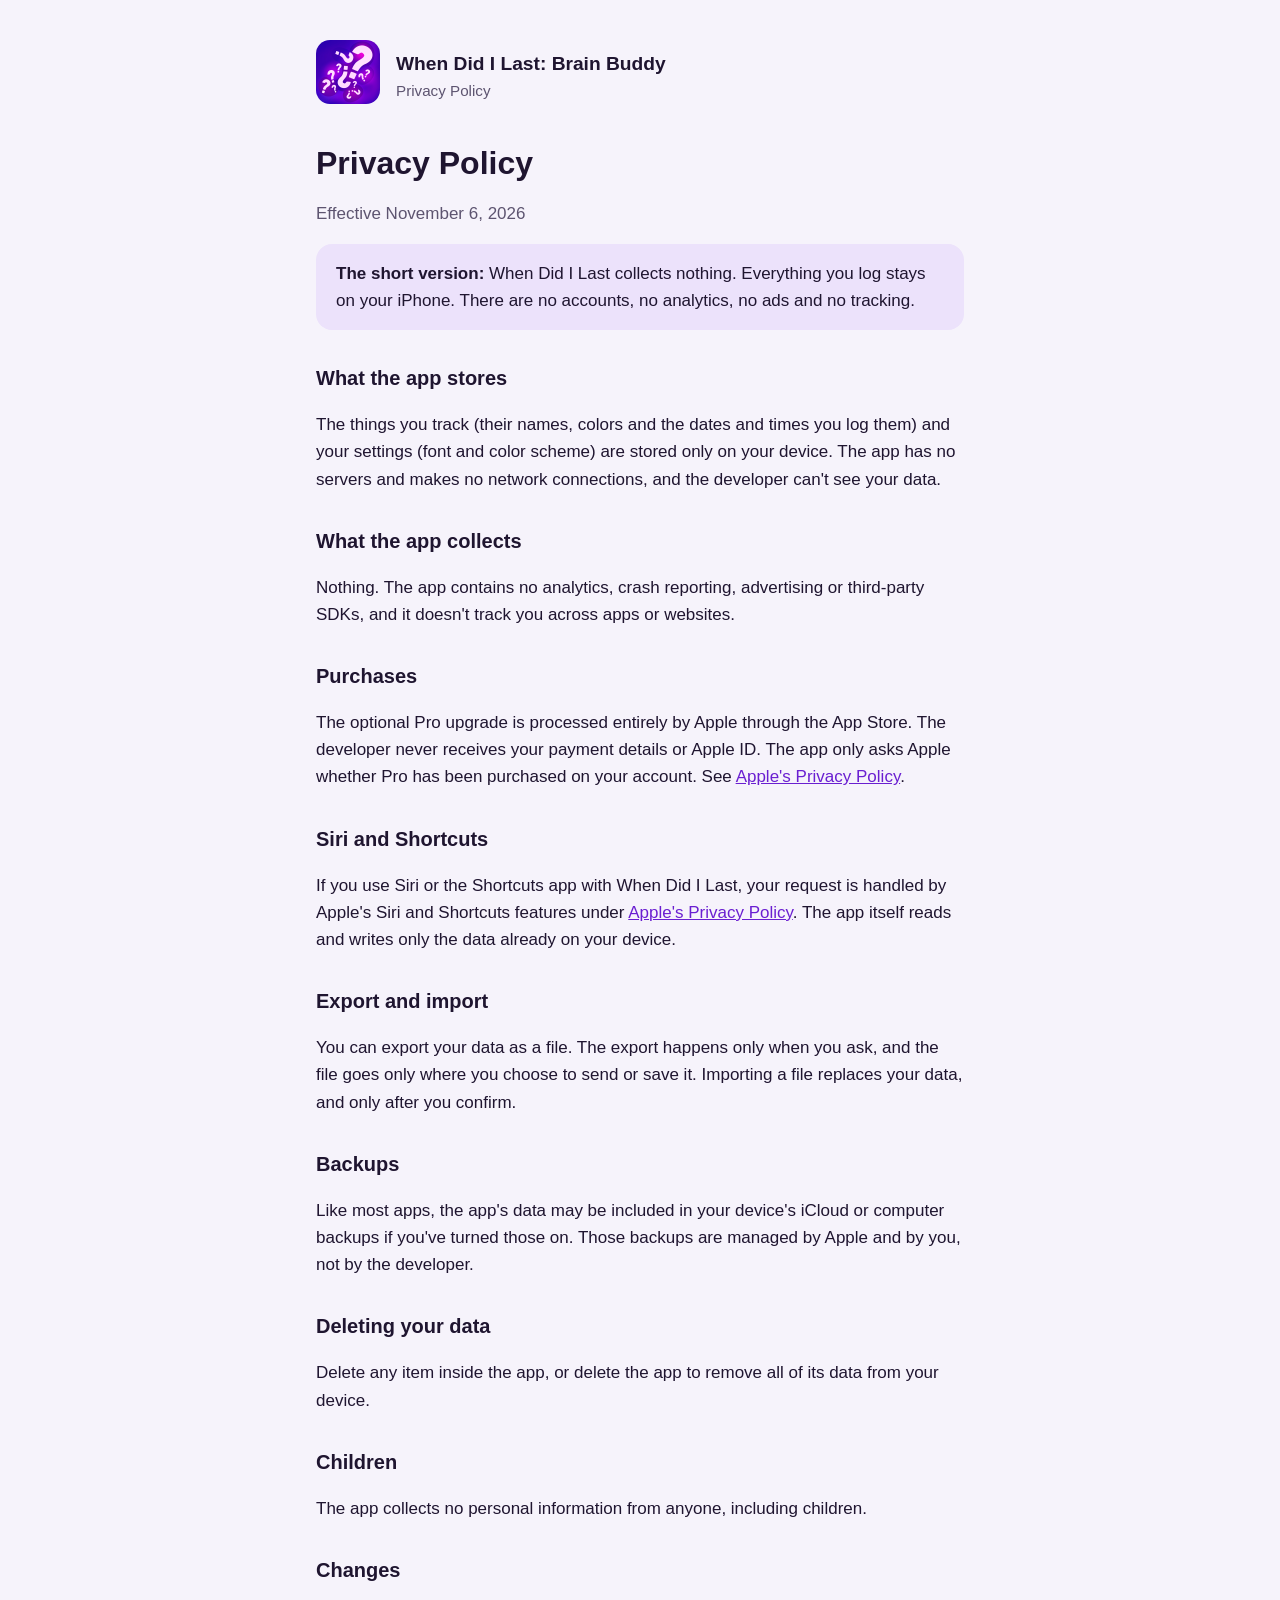
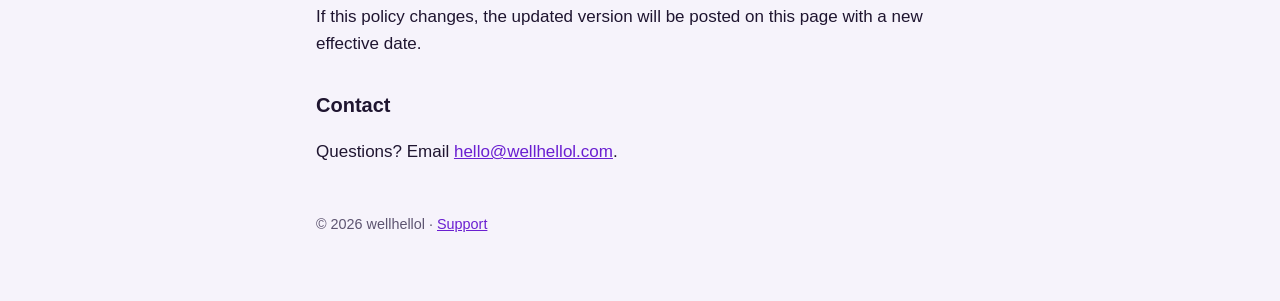
==== privacy/index.html @ 842a6970 "Add When Did I Last landing, privacy and support pages Co-Authored-By: Claude Opus 5.5 <noreply@anth" ====
<!doctype html>
<html lang="en">
<head>
  <meta charset="utf-8">
  <meta name="viewport" content="width=device-width, initial-scale=1">
  <title>Privacy Policy · When Did I Last</title>
  <meta name="description" content="Privacy policy for When Did I Last: Brain Buddy. The app collects no data.">
  <link rel="icon" href="/icon.png">
  <link rel="stylesheet" href="/style.css">
</head>
<body>
<main>
  <header class="brand">
    <a href="/"><img src="/icon.png" alt="When Did I Last home"></a>
    <div>
      <div class="name"><a href="/">When Did I Last: Brain Buddy</a></div>
      <div class="tag">Privacy Policy</div>
    </div>
  </header>

  <h1>Privacy Policy</h1>
  <p class="muted">Effective November 6, 2026</p>

  <div class="callout">
    <strong>The short version:</strong> When Did I Last collects nothing. Everything you log stays on your iPhone. There are no accounts, no analytics, no ads and no tracking.
  </div>

  <h2>What the app stores</h2>
  <p>The things you track (their names, colors and the dates and times you log them) and your settings (font and color scheme) are stored only on your device. The app has no servers and makes no network connections, and the developer can't see your data.</p>

  <h2>What the app collects</h2>
  <p>Nothing. The app contains no analytics, crash reporting, advertising or third-party SDKs, and it doesn't track you across apps or websites.</p>

  <h2>Purchases</h2>
  <p>The optional Pro upgrade is processed entirely by Apple through the App Store. The developer never receives your payment details or Apple ID. The app only asks Apple whether Pro has been purchased on your account. See <a href="https://www.apple.com/legal/privacy/">Apple's Privacy Policy</a>.</p>

  <h2>Siri and Shortcuts</h2>
  <p>If you use Siri or the Shortcuts app with When Did I Last, your request is handled by Apple's Siri and Shortcuts features under <a href="https://www.apple.com/legal/privacy/">Apple's Privacy Policy</a>. The app itself reads and writes only the data already on your device.</p>

  <h2>Export and import</h2>
  <p>You can export your data as a file. The export happens only when you ask, and the file goes only where you choose to send or save it. Importing a file replaces your data, and only after you confirm.</p>

  <h2>Backups</h2>
  <p>Like most apps, the app's data may be included in your device's iCloud or computer backups if you've turned those on. Those backups are managed by Apple and by you, not by the developer.</p>

  <h2>Deleting your data</h2>
  <p>Delete any item inside the app, or delete the app to remove all of its data from your device.</p>

  <h2>Children</h2>
  <p>The app collects no personal information from anyone, including children.</p>

  <h2>Changes</h2>
  <p>If this policy changes, the updated version will be posted on this page with a new effective date.</p>

  <h2>Contact</h2>
  <p>Questions? Email <a href="mailto:hello@wellhellol.com">hello@wellhellol.com</a>.</p>

  <footer>© 2026 wellhellol · <a href="/support/">Support</a></footer>
</main>
</body>
</html>
---- style.css ----
:root {
  --bg: #f6f3fb;
  --surface: #ffffff;
  --text: #1f1530;
  --muted: #5d5470;
  --accent: #6a1fd1;
  --accent-soft: #ece2fb;
  --border: #e3dbef;
}

@media (prefers-color-scheme: dark) {
  :root {
    --bg: #140d22;
    --surface: #1e1530;
    --text: #f1ecfa;
    --muted: #b5aacb;
    --accent: #c9a5ff;
    --accent-soft: #2c1f47;
    --border: #33254f;
  }
}

* { box-sizing: border-box; }

body {
  margin: 0;
  background: var(--bg);
  color: var(--text);
  font: 17px/1.6 -apple-system, BlinkMacSystemFont, "Segoe UI", Roboto, sans-serif;
}

main {
  max-width: 680px;
  margin: 0 auto;
  padding: 40px 16px 64px;
}

header.brand {
  display: flex;
  align-items: center;
  gap: 16px;
  margin-bottom: 32px;
}

header.brand img {
  width: 64px;
  height: 64px;
  border-radius: 14px;
}

header.brand a { color: inherit; text-decoration: none; }
header.brand .name { font-weight: 700; font-size: 1.2rem; }
header.brand .tag { color: var(--muted); font-size: 0.95rem; }

h1 { font-size: 2rem; line-height: 1.2; margin: 0 0 8px; }
h2 { font-size: 1.25rem; margin: 32px 0 8px; }
p, li { color: var(--text); }
.muted { color: var(--muted); }

a { color: var(--accent); }

.card {
  background: var(--surface);
  border: 1px solid var(--border);
  border-radius: 16px;
  padding: 20px;
  margin: 16px 0;
}

.callout {
  background: var(--accent-soft);
  border-radius: 16px;
  padding: 16px 20px;
  margin: 16px 0;
}

.links { display: flex; flex-wrap: wrap; gap: 12px; margin-top: 24px; }

.button {
  display: inline-block;
  background: var(--accent);
  color: var(--surface);
  padding: 10px 18px;
  border-radius: 999px;
  text-decoration: none;
  font-weight: 600;
}

code {
  background: var(--accent-soft);
  padding: 1px 6px;
  border-radius: 6px;
  font-size: 0.95em;
}

footer {
  margin-top: 48px;
  color: var(--muted);
  font-size: 0.9rem;
}
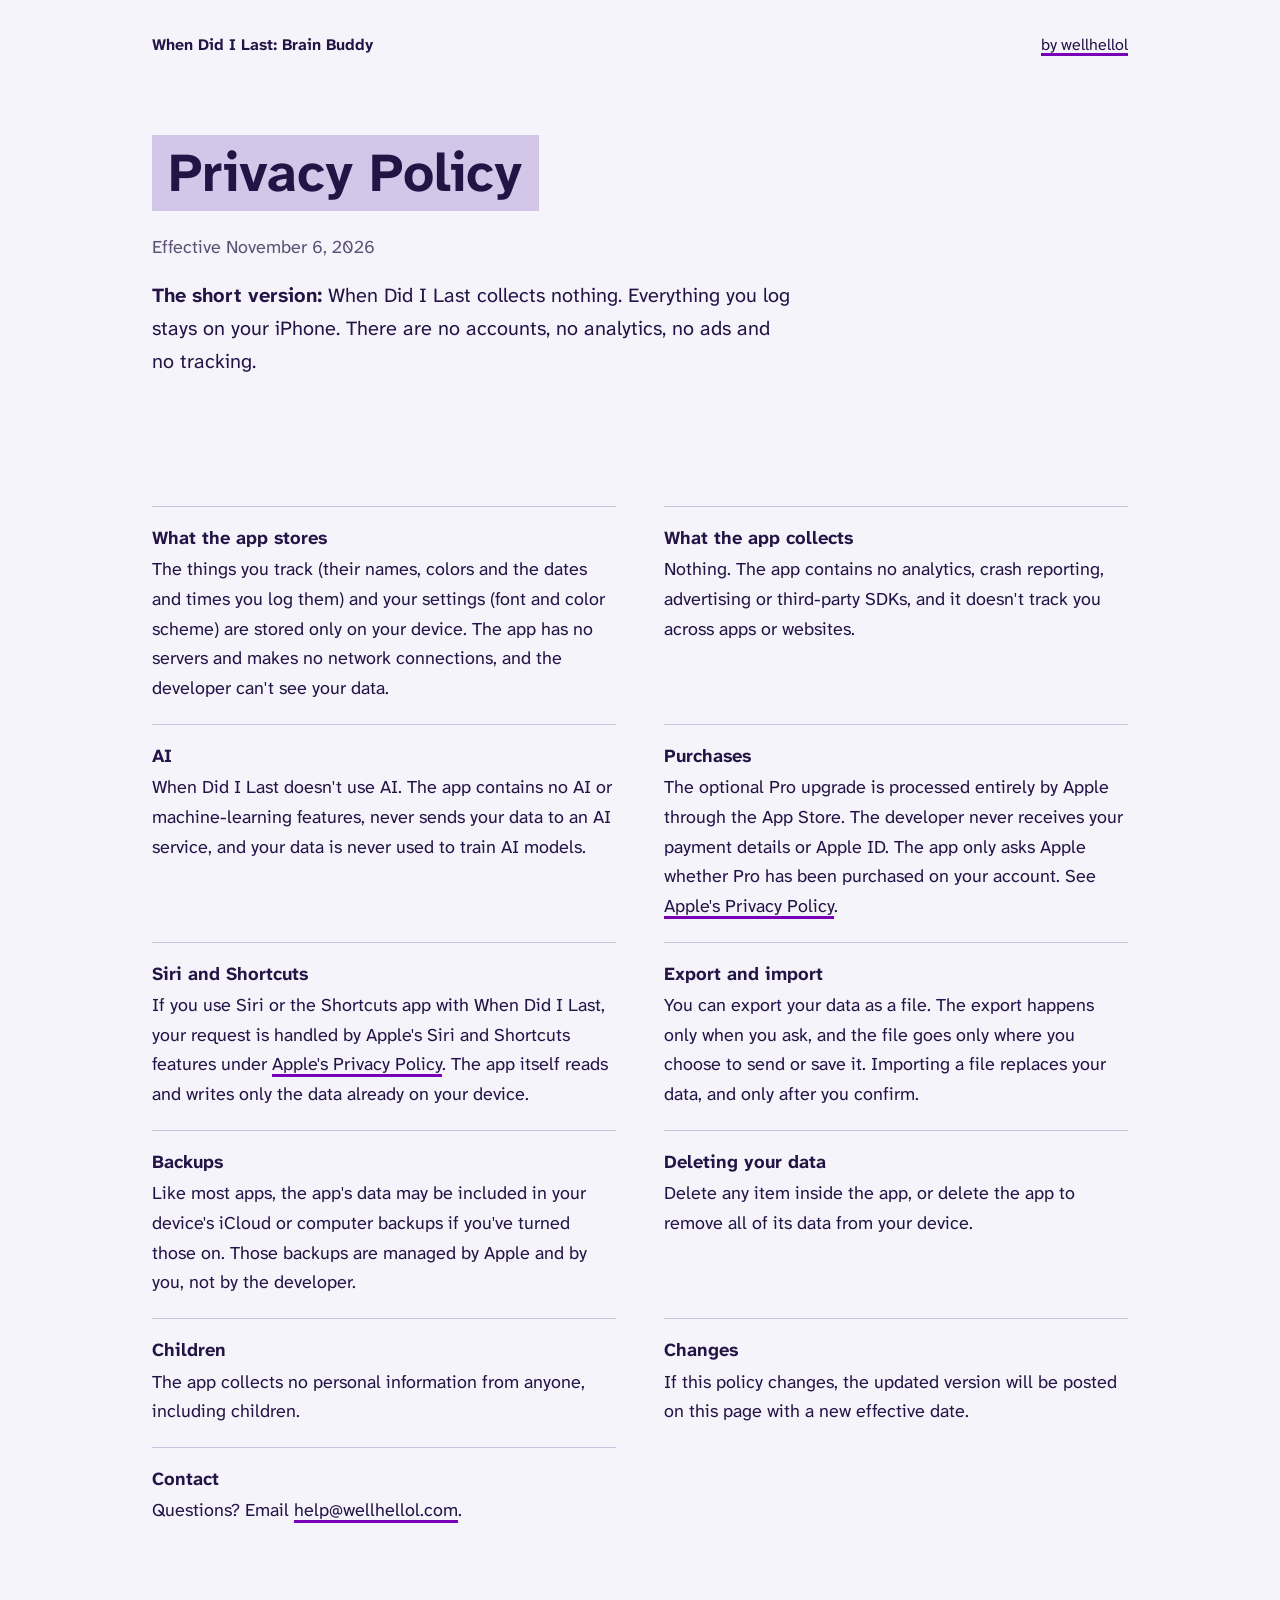
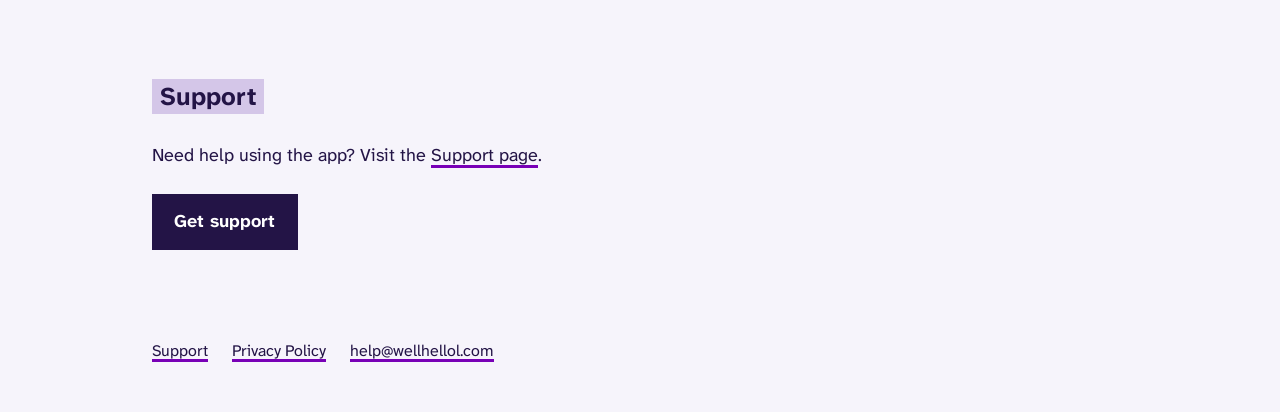
==== commit 8b0e6763: "Restyle site to match wellhellol.com in the app's colors Adopt the main site's type (Atkinson Hyperl" ====
--- a/privacy/index.html
+++ b/privacy/index.html
@@ -6,56 +6,85 @@
   <title>Privacy Policy · When Did I Last</title>
   <meta name="description" content="Privacy policy for When Did I Last: Brain Buddy. The app collects no data.">
   <link rel="icon" href="/icon.png">
+  <link rel="apple-touch-icon" href="/icon.png">
+  <link rel="preconnect" href="https://fonts.googleapis.com">
+  <link rel="preconnect" href="https://fonts.gstatic.com" crossorigin>
+  <link rel="stylesheet" href="https://fonts.googleapis.com/css2?family=Atkinson+Hyperlegible+Next:ital,wght@0,200..800;1,200..800&display=swap">
   <link rel="stylesheet" href="/style.css">
 </head>
 <body>
-<main>
-  <header class="brand">
-    <a href="/"><img src="/icon.png" alt="When Did I Last home"></a>
-    <div>
-      <div class="name"><a href="/">When Did I Last: Brain Buddy</a></div>
-      <div class="tag">Privacy Policy</div>
-    </div>
+  <header class="top">
+    <a class="name" href="/">When Did I Last: Brain Buddy</a>
+    <a href="https://wellhellol.com">by wellhellol</a>
   </header>
 
-  <h1>Privacy Policy</h1>
-  <p class="muted">Effective November 6, 2026</p>
+  <main>
+    <section class="intro">
+      <h1><span class="hl">Privacy Policy</span></h1>
+      <p class="soft">Effective November 6, 2026</p>
+      <p class="lede"><strong>The short version:</strong> When Did I Last collects nothing. Everything you log stays on your iPhone. There are no accounts, no analytics, no ads and no tracking.</p>
+    </section>
 
-  <div class="callout">
-    <strong>The short version:</strong> When Did I Last collects nothing. Everything you log stays on your iPhone. There are no accounts, no analytics, no ads and no tracking.
-  </div>
+    <section>
+      <ul class="items">
+        <li class="item">
+          <h3>What the app stores</h3>
+          <p>The things you track (their names, colors and the dates and times you log them) and your settings (font and color scheme) are stored only on your device. The app has no servers and makes no network connections, and the developer can't see your data.</p>
+        </li>
+        <li class="item">
+          <h3>What the app collects</h3>
+          <p>Nothing. The app contains no analytics, crash reporting, advertising or third-party SDKs, and it doesn't track you across apps or websites.</p>
+        </li>
+        <li class="item">
+          <h3>AI</h3>
+          <p>When Did I Last doesn't use AI. The app contains no AI or machine-learning features, never sends your data to an AI service, and your data is never used to train AI models.</p>
+        </li>
+        <li class="item">
+          <h3>Purchases</h3>
+          <p>The optional Pro upgrade is processed entirely by Apple through the App Store. The developer never receives your payment details or Apple ID. The app only asks Apple whether Pro has been purchased on your account. See <a href="https://www.apple.com/legal/privacy/">Apple's Privacy Policy</a>.</p>
+        </li>
+        <li class="item">
+          <h3>Siri and Shortcuts</h3>
+          <p>If you use Siri or the Shortcuts app with When Did I Last, your request is handled by Apple's Siri and Shortcuts features under <a href="https://www.apple.com/legal/privacy/">Apple's Privacy Policy</a>. The app itself reads and writes only the data already on your device.</p>
+        </li>
+        <li class="item">
+          <h3>Export and import</h3>
+          <p>You can export your data as a file. The export happens only when you ask, and the file goes only where you choose to send or save it. Importing a file replaces your data, and only after you confirm.</p>
+        </li>
+        <li class="item">
+          <h3>Backups</h3>
+          <p>Like most apps, the app's data may be included in your device's iCloud or computer backups if you've turned those on. Those backups are managed by Apple and by you, not by the developer.</p>
+        </li>
+        <li class="item">
+          <h3>Deleting your data</h3>
+          <p>Delete any item inside the app, or delete the app to remove all of its data from your device.</p>
+        </li>
+        <li class="item">
+          <h3>Children</h3>
+          <p>The app collects no personal information from anyone, including children.</p>
+        </li>
+        <li class="item">
+          <h3>Changes</h3>
+          <p>If this policy changes, the updated version will be posted on this page with a new effective date.</p>
+        </li>
+        <li class="item">
+          <h3>Contact</h3>
+          <p>Questions? Email <a href="mailto:help@wellhellol.com">help@wellhellol.com</a>.</p>
+        </li>
+      </ul>
+    </section>
 
-  <h2>What the app stores</h2>
-  <p>The things you track (their names, colors and the dates and times you log them) and your settings (font and color scheme) are stored only on your device. The app has no servers and makes no network connections, and the developer can't see your data.</p>
+    <section>
+      <h2><span class="hl">Support</span></h2>
+      <p class="prose">Need help using the app? Visit the <a href="/support/">Support page</a>.</p>
+      <a class="cta" href="/support/">Get support</a>
+    </section>
+  </main>
 
-  <h2>What the app collects</h2>
-  <p>Nothing. The app contains no analytics, crash reporting, advertising or third-party SDKs, and it doesn't track you across apps or websites.</p>
-
-  <h2>Purchases</h2>
-  <p>The optional Pro upgrade is processed entirely by Apple through the App Store. The developer never receives your payment details or Apple ID. The app only asks Apple whether Pro has been purchased on your account. See <a href="https://www.apple.com/legal/privacy/">Apple's Privacy Policy</a>.</p>
-
-  <h2>Siri and Shortcuts</h2>
-  <p>If you use Siri or the Shortcuts app with When Did I Last, your request is handled by Apple's Siri and Shortcuts features under <a href="https://www.apple.com/legal/privacy/">Apple's Privacy Policy</a>. The app itself reads and writes only the data already on your device.</p>
-
-  <h2>Export and import</h2>
-  <p>You can export your data as a file. The export happens only when you ask, and the file goes only where you choose to send or save it. Importing a file replaces your data, and only after you confirm.</p>
-
-  <h2>Backups</h2>
-  <p>Like most apps, the app's data may be included in your device's iCloud or computer backups if you've turned those on. Those backups are managed by Apple and by you, not by the developer.</p>
-
-  <h2>Deleting your data</h2>
-  <p>Delete any item inside the app, or delete the app to remove all of its data from your device.</p>
-
-  <h2>Children</h2>
-  <p>The app collects no personal information from anyone, including children.</p>
-
-  <h2>Changes</h2>
-  <p>If this policy changes, the updated version will be posted on this page with a new effective date.</p>
-
-  <h2>Contact</h2>
-  <p>Questions? Email <a href="mailto:hello@wellhellol.com">hello@wellhellol.com</a>.</p>
-
-  <footer>© 2026 wellhellol · <a href="/support/">Support</a></footer>
-</main>
+  <footer class="bottom">
+    <a href="/support/">Support</a>
+    <a href="/privacy/">Privacy Policy</a>
+    <a href="mailto:help@wellhellol.com">help@wellhellol.com</a>
+  </footer>
 </body>
 </html>
--- a/style.css
+++ b/style.css
@@ -1,100 +1,304 @@
+/*
+  Layout, type and components follow wellhellol.com.
+  Colors come from the When Did I Last app: icon purples and the Pastel scheme.
+*/
+
 :root {
-  --bg: #f6f3fb;
-  --surface: #ffffff;
-  --text: #1f1530;
-  --muted: #5d5470;
-  --accent: #6a1fd1;
-  --accent-soft: #ece2fb;
-  --border: #e3dbef;
+  --board: #f6f4fb;
+  --paper: #ffffff;
+  --ink: #231446;
+  --soft: #5b5175;
+  --line: #cbc1e0;
+  --card-edge: #dcd4ea;
+
+  /* Pastel lavender highlighter, with lavender and pink tape */
+  --hl: #d4c6e8;
+  --tape-1: #d4c6e8;
+  --tape-2: #f0c6dc;
+  --link: #7800b6;
+
+  --font: "Atkinson Hyperlegible Next", system-ui, sans-serif;
+  --page: 64rem;
 }
 
 @media (prefers-color-scheme: dark) {
   :root {
-    --bg: #140d22;
-    --surface: #1e1530;
-    --text: #f1ecfa;
-    --muted: #b5aacb;
-    --accent: #c9a5ff;
-    --accent-soft: #2c1f47;
-    --border: #33254f;
+    --board: #140d26;
+    --paper: #1e1536;
+    --ink: #f1ebfb;
+    --soft: #b8aed4;
+    --line: #3f3266;
+    --card-edge: #352a5a;
+
+    --hl: #5a1fa6;
+    --tape-1: #6c2fc4;
+    --tape-2: #a4329c;
+    --link: #c58cff;
   }
 }
 
-* { box-sizing: border-box; }
+*,
+*::before,
+*::after {
+  box-sizing: border-box;
+}
 
 body {
   margin: 0;
-  background: var(--bg);
-  color: var(--text);
-  font: 17px/1.6 -apple-system, BlinkMacSystemFont, "Segoe UI", Roboto, sans-serif;
-}
-
+  background: var(--board);
+  color: var(--ink);
+  font-family: var(--font);
+  font-size: 1.125rem;
+  line-height: 1.65;
+}
+
+h1,
+h2,
+h3,
+h4 {
+  margin: 0;
+  line-height: 1.2;
+  font-weight: 700;
+}
+
+h4,
+.card h3,
+.item h3 {
+  font-size: 1.15rem;
+  margin-bottom: 0.4rem;
+}
+
+p {
+  margin: 0 0 1rem;
+}
+
+a {
+  color: inherit;
+  text-decoration-color: var(--link);
+  text-decoration-thickness: 0.18em;
+  text-underline-offset: 0.2em;
+}
+
+a:focus-visible {
+  outline: 3px solid var(--ink);
+  outline-offset: 3px;
+}
+
+.soft {
+  color: var(--soft);
+}
+
+/* Highlighter: a flat marker stroke that wraps line by line */
+.hl {
+  background: var(--hl);
+  color: var(--ink);
+  padding: 0.04em 0.3em;
+  -webkit-box-decoration-break: clone;
+  box-decoration-break: clone;
+}
+
+/* Page frame */
+
+.top,
+.bottom,
 main {
-  max-width: 680px;
+  max-width: var(--page);
   margin: 0 auto;
-  padding: 40px 16px 64px;
-}
-
-header.brand {
+  padding-left: 1.5rem;
+  padding-right: 1.5rem;
+}
+
+.top {
   display: flex;
-  align-items: center;
-  gap: 16px;
-  margin-bottom: 32px;
-}
-
-header.brand img {
-  width: 64px;
-  height: 64px;
-  border-radius: 14px;
-}
-
-header.brand a { color: inherit; text-decoration: none; }
-header.brand .name { font-weight: 700; font-size: 1.2rem; }
-header.brand .tag { color: var(--muted); font-size: 0.95rem; }
-
-h1 { font-size: 2rem; line-height: 1.2; margin: 0 0 8px; }
-h2 { font-size: 1.25rem; margin: 32px 0 8px; }
-p, li { color: var(--text); }
-.muted { color: var(--muted); }
-
-a { color: var(--accent); }
+  justify-content: space-between;
+  gap: 1rem;
+  padding-top: 2rem;
+  font-size: 1rem;
+}
+
+.top .name {
+  font-weight: 700;
+  text-decoration: none;
+}
+
+.bottom {
+  display: flex;
+  flex-wrap: wrap;
+  gap: 0.5rem 1.5rem;
+  padding-top: 2rem;
+  padding-bottom: 3rem;
+  font-size: 1rem;
+}
+
+section {
+  padding: 3.5rem 0;
+}
+
+section > h2 {
+  font-size: 1.6rem;
+  margin-bottom: 1.75rem;
+}
+
+/* Hero */
+
+.hero {
+  display: grid;
+  grid-template-columns: 1.15fr 1fr;
+  gap: 3rem;
+  align-items: end;
+  padding-top: 5rem;
+}
+
+.hero h1,
+.intro h1 {
+  font-size: clamp(2.25rem, 5vw, 3.4rem);
+  line-height: 1.3;
+}
+
+.app-icon {
+  display: block;
+  width: 6rem;
+  height: 6rem;
+  margin-bottom: 1.5rem;
+  border-radius: 22%;
+}
+
+.lede {
+  font-size: 1.25rem;
+}
+
+.ctas {
+  display: flex;
+  flex-wrap: wrap;
+  gap: 0 0.75rem;
+}
+
+.cta {
+  display: inline-block;
+  margin-top: 0.5rem;
+  padding: 0.8rem 1.4rem;
+  background: var(--ink);
+  color: var(--paper);
+  font-weight: 700;
+  text-decoration: none;
+}
+
+.cta:hover {
+  background: var(--hl);
+  color: var(--ink);
+}
+
+/* Inner page intro */
+
+.intro {
+  padding-top: 5rem;
+}
+
+.intro h1 {
+  margin-bottom: 1.5rem;
+}
+
+.intro .lede {
+  max-width: 40rem;
+}
+
+/* Pinboard cards */
+
+.cards {
+  display: grid;
+  gap: 2rem;
+}
+
+.cards-row {
+  grid-template-columns: repeat(3, 1fr);
+}
 
 .card {
-  background: var(--surface);
-  border: 1px solid var(--border);
-  border-radius: 16px;
-  padding: 20px;
-  margin: 16px 0;
-}
-
-.callout {
-  background: var(--accent-soft);
-  border-radius: 16px;
-  padding: 16px 20px;
-  margin: 16px 0;
-}
-
-.links { display: flex; flex-wrap: wrap; gap: 12px; margin-top: 24px; }
-
-.button {
-  display: inline-block;
-  background: var(--accent);
-  color: var(--surface);
-  padding: 10px 18px;
-  border-radius: 999px;
-  text-decoration: none;
-  font-weight: 600;
-}
-
-code {
-  background: var(--accent-soft);
-  padding: 1px 6px;
-  border-radius: 6px;
-  font-size: 0.95em;
-}
-
-footer {
-  margin-top: 48px;
-  color: var(--muted);
-  font-size: 0.9rem;
-}
+  position: relative;
+  background: var(--paper);
+  border: 1px solid var(--card-edge);
+  padding: 1.75rem 1.5rem 1.25rem;
+  transform: rotate(-0.6deg);
+}
+
+.card:nth-child(even) {
+  transform: rotate(0.7deg);
+}
+
+.card p:last-child,
+.card ul:last-child {
+  margin-bottom: 0;
+}
+
+.card ul {
+  margin: 0 0 1rem;
+  padding-left: 1.25rem;
+}
+
+.card li {
+  margin-bottom: 0.4rem;
+}
+
+/* A strip of tape holding each card up, alternating lavender and pink */
+.card::before {
+  content: "";
+  position: absolute;
+  top: -0.7rem;
+  left: 50%;
+  width: 5.5rem;
+  height: 1.3rem;
+  background: var(--tape-1);
+  opacity: 0.85;
+  transform: translateX(-50%) rotate(-3deg);
+}
+
+.card:nth-child(3n + 2)::before {
+  background: var(--tape-2);
+  transform: translateX(-50%) rotate(4deg);
+}
+
+/* Ruled two-column list */
+
+.items {
+  list-style: none;
+  margin: 0 0 1.5rem;
+  padding: 0;
+  display: grid;
+  grid-template-columns: 1fr 1fr;
+  gap: 0 3rem;
+}
+
+.item {
+  padding: 1.25rem 0;
+  border-top: 1.5px solid var(--line);
+}
+
+.item p:last-child {
+  margin-bottom: 0;
+}
+
+.prose {
+  max-width: 40rem;
+}
+
+@media (max-width: 800px) {
+  .hero,
+  .cards-row,
+  .items {
+    grid-template-columns: 1fr;
+  }
+}
+
+@media (max-width: 600px) {
+  .top,
+  .bottom,
+  main {
+    padding-left: 1rem;
+    padding-right: 1rem;
+  }
+
+  .top {
+    flex-direction: column;
+    gap: 0.25rem;
+  }
+}
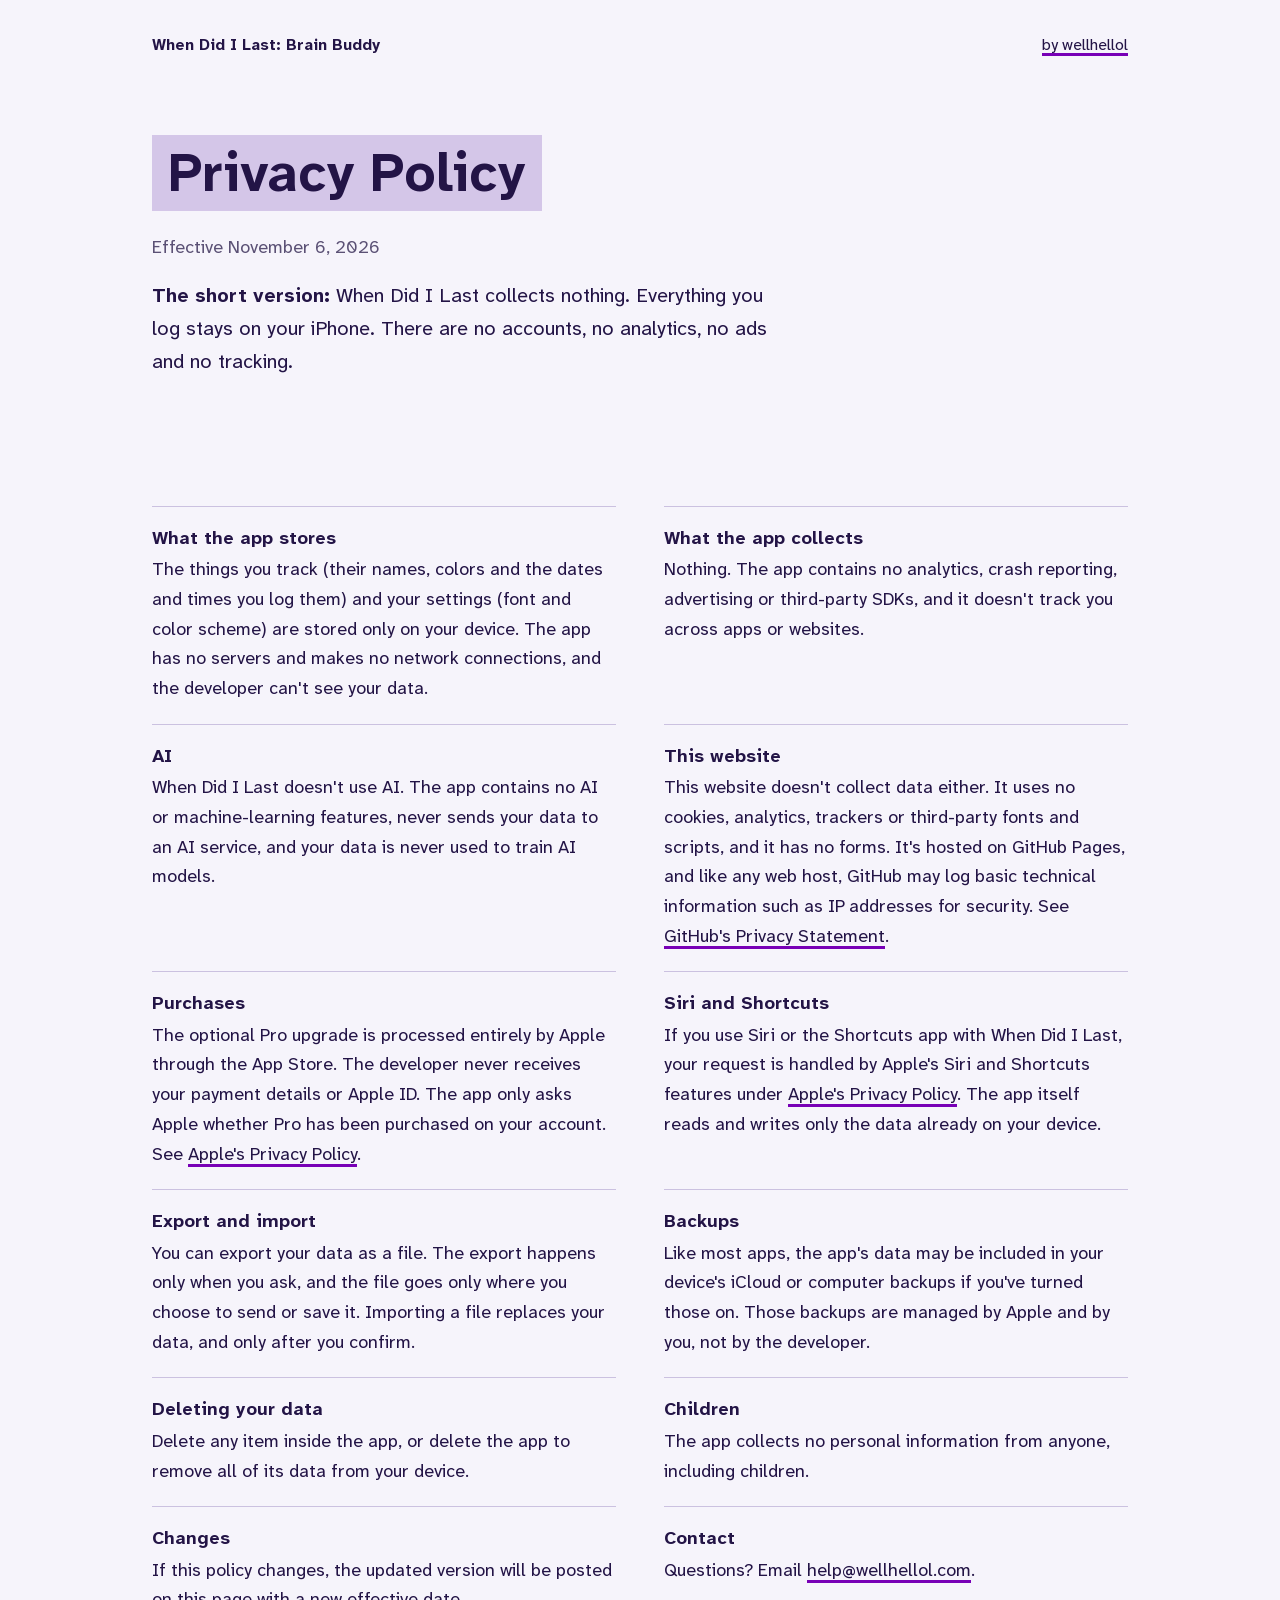
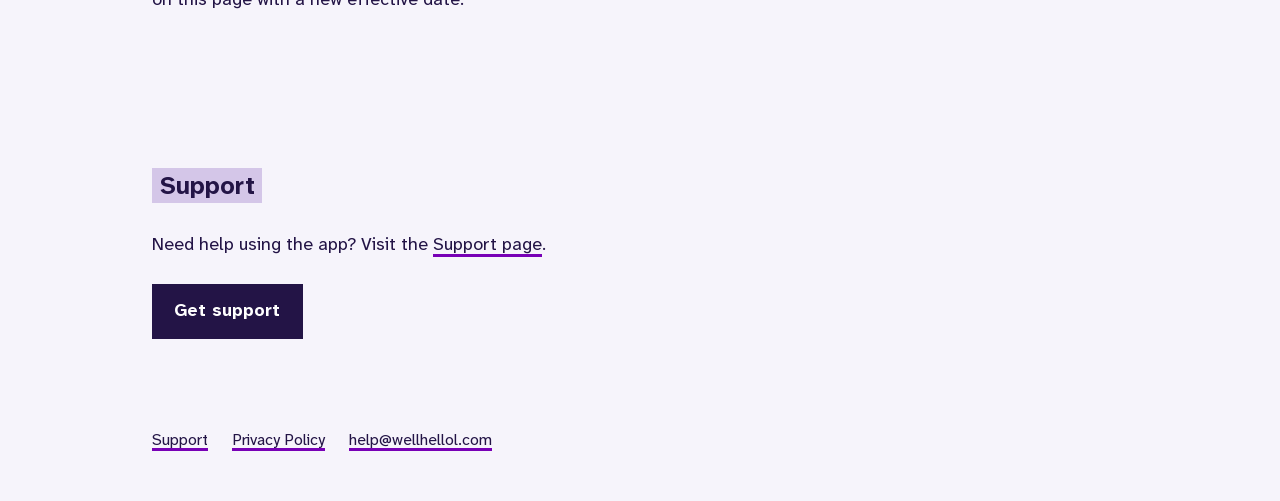
==== commit a3be4d98: "Self-host Atkinson Hyperlegible Next and add website privacy item Serve the font's variable woff2 fi" ====
--- a/privacy/index.html
+++ b/privacy/index.html
@@ -7,9 +7,6 @@
   <meta name="description" content="Privacy policy for When Did I Last: Brain Buddy. The app collects no data.">
   <link rel="icon" href="/icon.png">
   <link rel="apple-touch-icon" href="/icon.png">
-  <link rel="preconnect" href="https://fonts.googleapis.com">
-  <link rel="preconnect" href="https://fonts.gstatic.com" crossorigin>
-  <link rel="stylesheet" href="https://fonts.googleapis.com/css2?family=Atkinson+Hyperlegible+Next:ital,wght@0,200..800;1,200..800&display=swap">
   <link rel="stylesheet" href="/style.css">
 </head>
 <body>
@@ -38,6 +35,10 @@
         <li class="item">
           <h3>AI</h3>
           <p>When Did I Last doesn't use AI. The app contains no AI or machine-learning features, never sends your data to an AI service, and your data is never used to train AI models.</p>
+        </li>
+        <li class="item">
+          <h3>This website</h3>
+          <p>This website doesn't collect data either. It uses no cookies, analytics, trackers or third-party fonts and scripts, and it has no forms. It's hosted on GitHub Pages, and like any web host, GitHub may log basic technical information such as IP addresses for security. See <a href="https://docs.github.com/en/site-policy/privacy-policies/github-general-privacy-statement">GitHub's Privacy Statement</a>.</p>
         </li>
         <li class="item">
           <h3>Purchases</h3>
--- a/style.css
+++ b/style.css
@@ -2,6 +2,23 @@
   Layout, type and components follow wellhellol.com.
   Colors come from the When Did I Last app: icon purples and the Pastel scheme.
 */
+
+/* Atkinson Hyperlegible Next, self-hosted variable font (SIL OFL, see /fonts/OFL.txt) */
+@font-face {
+  font-family: "Atkinson Hyperlegible Next";
+  font-style: normal;
+  font-weight: 200 800;
+  font-display: swap;
+  src: url("/fonts/atkinson-hyperlegible-next-latin.woff2") format("woff2");
+}
+
+@font-face {
+  font-family: "Atkinson Hyperlegible Next";
+  font-style: italic;
+  font-weight: 200 800;
+  font-display: swap;
+  src: url("/fonts/atkinson-hyperlegible-next-latin-italic.woff2") format("woff2");
+}
 
 :root {
   --board: #f6f4fb;
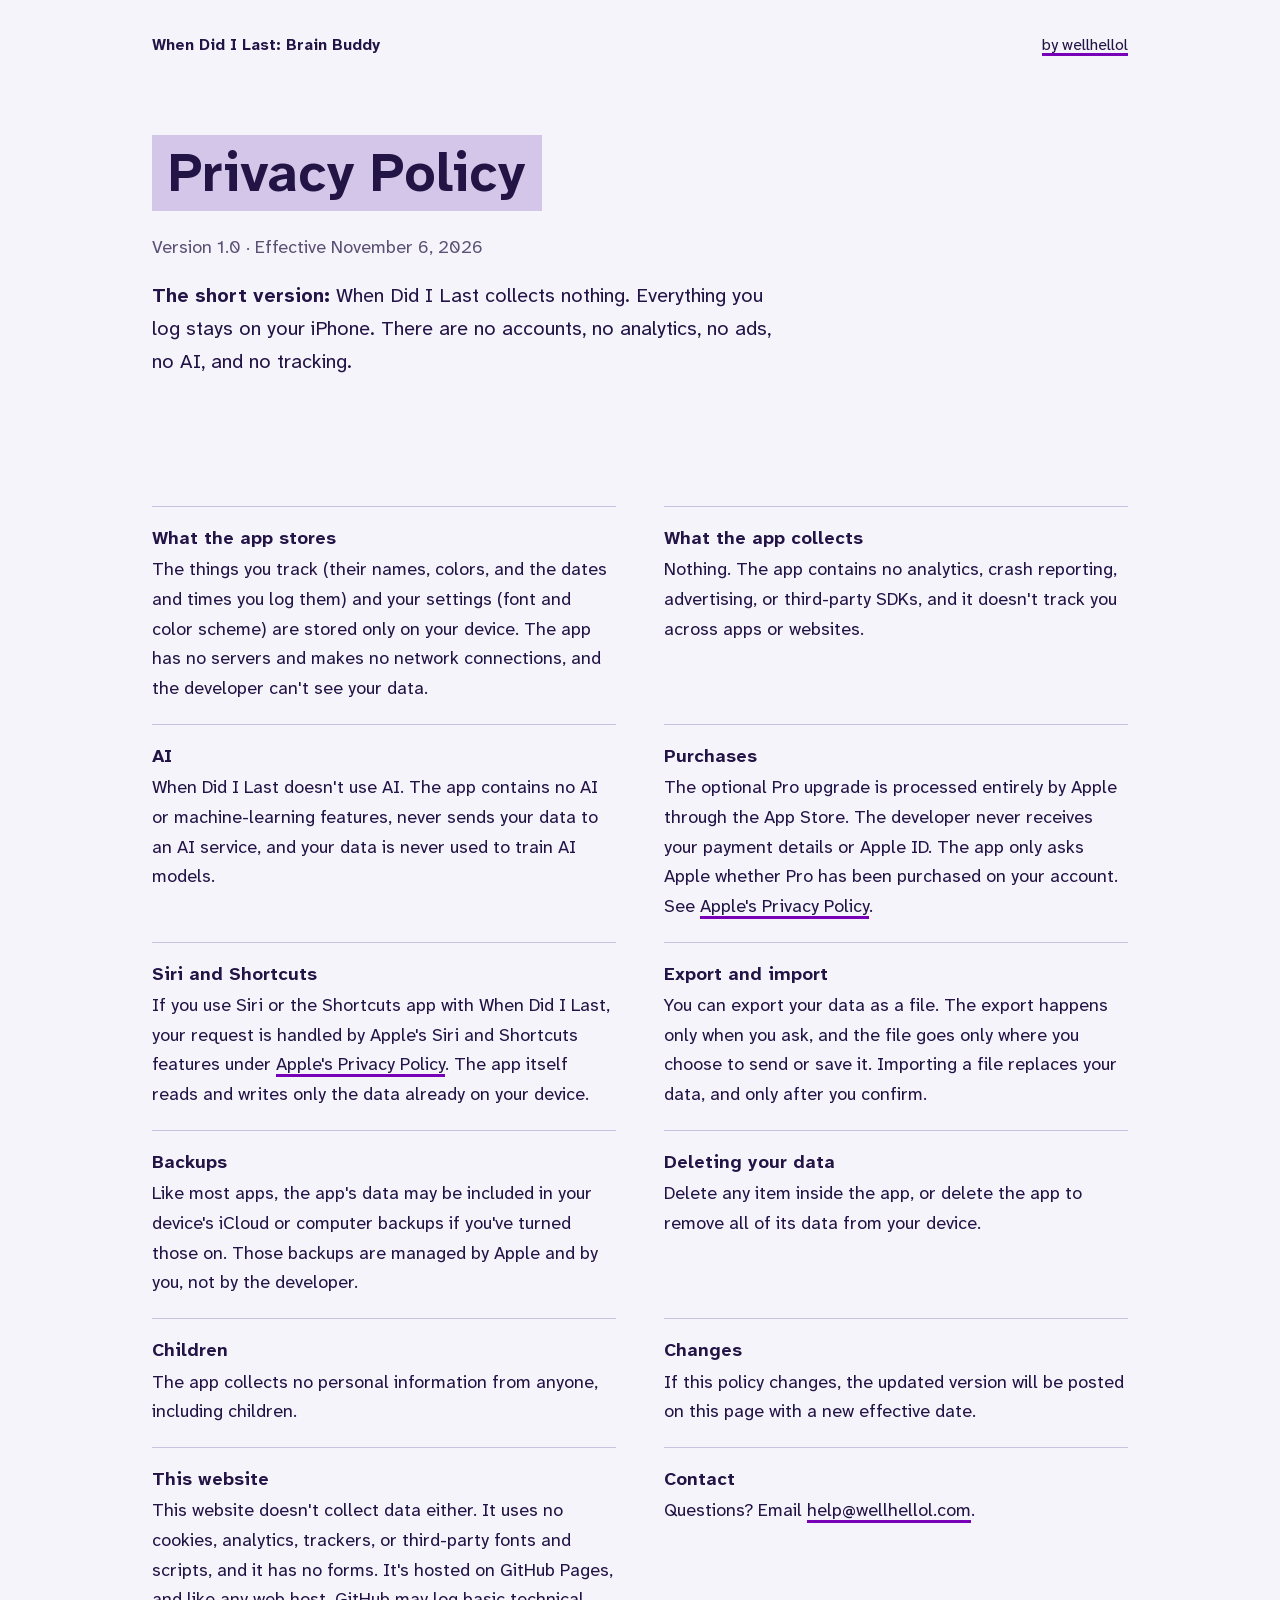
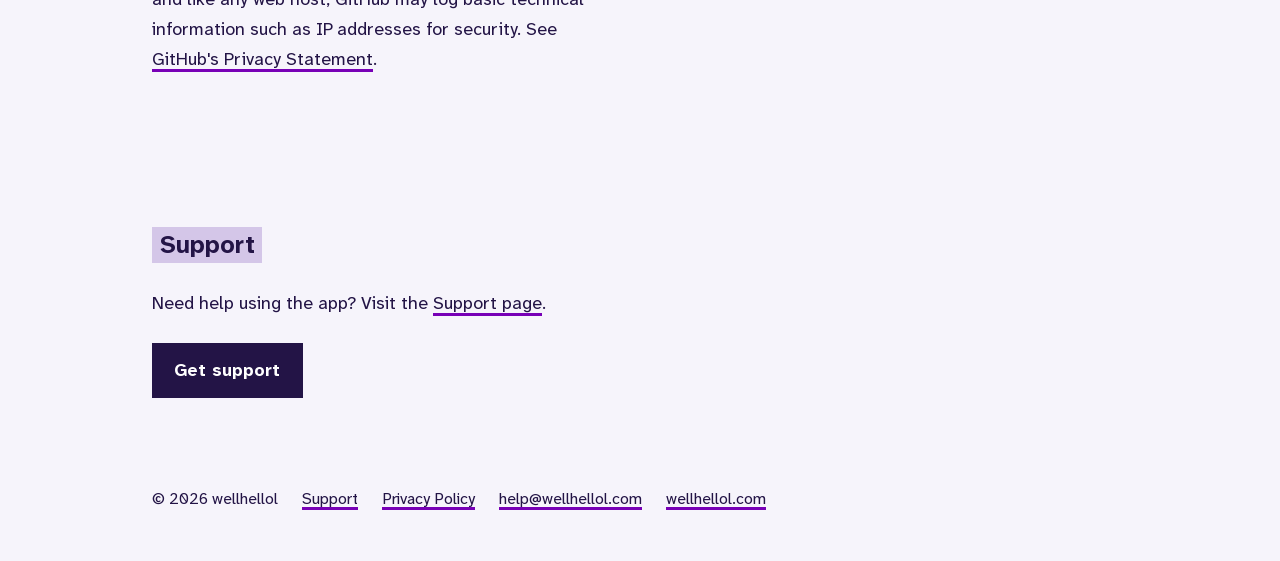
==== commit 5dc0c934: "Revise copy, restore footer content, and drop dark mode Use Oxford commas throughout, restore the co" ====
--- a/privacy/index.html
+++ b/privacy/index.html
@@ -18,27 +18,23 @@
   <main>
     <section class="intro">
       <h1><span class="hl">Privacy Policy</span></h1>
-      <p class="soft">Effective November 6, 2026</p>
-      <p class="lede"><strong>The short version:</strong> When Did I Last collects nothing. Everything you log stays on your iPhone. There are no accounts, no analytics, no ads and no tracking.</p>
+      <p class="soft">Version 1.0 · Effective November 6, 2026</p>
+      <p class="lede"><strong>The short version:</strong> When Did I Last collects nothing. Everything you log stays on your iPhone. There are no accounts, no analytics, no ads, no AI, and no tracking.</p>
     </section>
 
     <section>
       <ul class="items">
         <li class="item">
           <h3>What the app stores</h3>
-          <p>The things you track (their names, colors and the dates and times you log them) and your settings (font and color scheme) are stored only on your device. The app has no servers and makes no network connections, and the developer can't see your data.</p>
+          <p>The things you track (their names, colors, and the dates and times you log them) and your settings (font and color scheme) are stored only on your device. The app has no servers and makes no network connections, and the developer can't see your data.</p>
         </li>
         <li class="item">
           <h3>What the app collects</h3>
-          <p>Nothing. The app contains no analytics, crash reporting, advertising or third-party SDKs, and it doesn't track you across apps or websites.</p>
+          <p>Nothing. The app contains no analytics, crash reporting, advertising, or third-party SDKs, and it doesn't track you across apps or websites.</p>
         </li>
         <li class="item">
           <h3>AI</h3>
           <p>When Did I Last doesn't use AI. The app contains no AI or machine-learning features, never sends your data to an AI service, and your data is never used to train AI models.</p>
-        </li>
-        <li class="item">
-          <h3>This website</h3>
-          <p>This website doesn't collect data either. It uses no cookies, analytics, trackers or third-party fonts and scripts, and it has no forms. It's hosted on GitHub Pages, and like any web host, GitHub may log basic technical information such as IP addresses for security. See <a href="https://docs.github.com/en/site-policy/privacy-policies/github-general-privacy-statement">GitHub's Privacy Statement</a>.</p>
         </li>
         <li class="item">
           <h3>Purchases</h3>
@@ -69,6 +65,10 @@
           <p>If this policy changes, the updated version will be posted on this page with a new effective date.</p>
         </li>
         <li class="item">
+          <h3>This website</h3>
+          <p>This website doesn't collect data either. It uses no cookies, analytics, trackers, or third-party fonts and scripts, and it has no forms. It's hosted on GitHub Pages, and like any web host, GitHub may log basic technical information such as IP addresses for security. See <a href="https://docs.github.com/en/site-policy/privacy-policies/github-general-privacy-statement">GitHub's Privacy Statement</a>.</p>
+        </li>
+        <li class="item">
           <h3>Contact</h3>
           <p>Questions? Email <a href="mailto:help@wellhellol.com">help@wellhellol.com</a>.</p>
         </li>
@@ -83,9 +83,11 @@
   </main>
 
   <footer class="bottom">
+    <span>© 2026 wellhellol</span>
     <a href="/support/">Support</a>
     <a href="/privacy/">Privacy Policy</a>
     <a href="mailto:help@wellhellol.com">help@wellhellol.com</a>
+    <a href="https://wellhellol.com">wellhellol.com</a>
   </footer>
 </body>
 </html>
--- a/style.css
+++ b/style.css
@@ -36,22 +36,6 @@
 
   --font: "Atkinson Hyperlegible Next", system-ui, sans-serif;
   --page: 64rem;
-}
-
-@media (prefers-color-scheme: dark) {
-  :root {
-    --board: #140d26;
-    --paper: #1e1536;
-    --ink: #f1ebfb;
-    --soft: #b8aed4;
-    --line: #3f3266;
-    --card-edge: #352a5a;
-
-    --hl: #5a1fa6;
-    --tape-1: #6c2fc4;
-    --tape-2: #a4329c;
-    --link: #c58cff;
-  }
 }
 
 *,
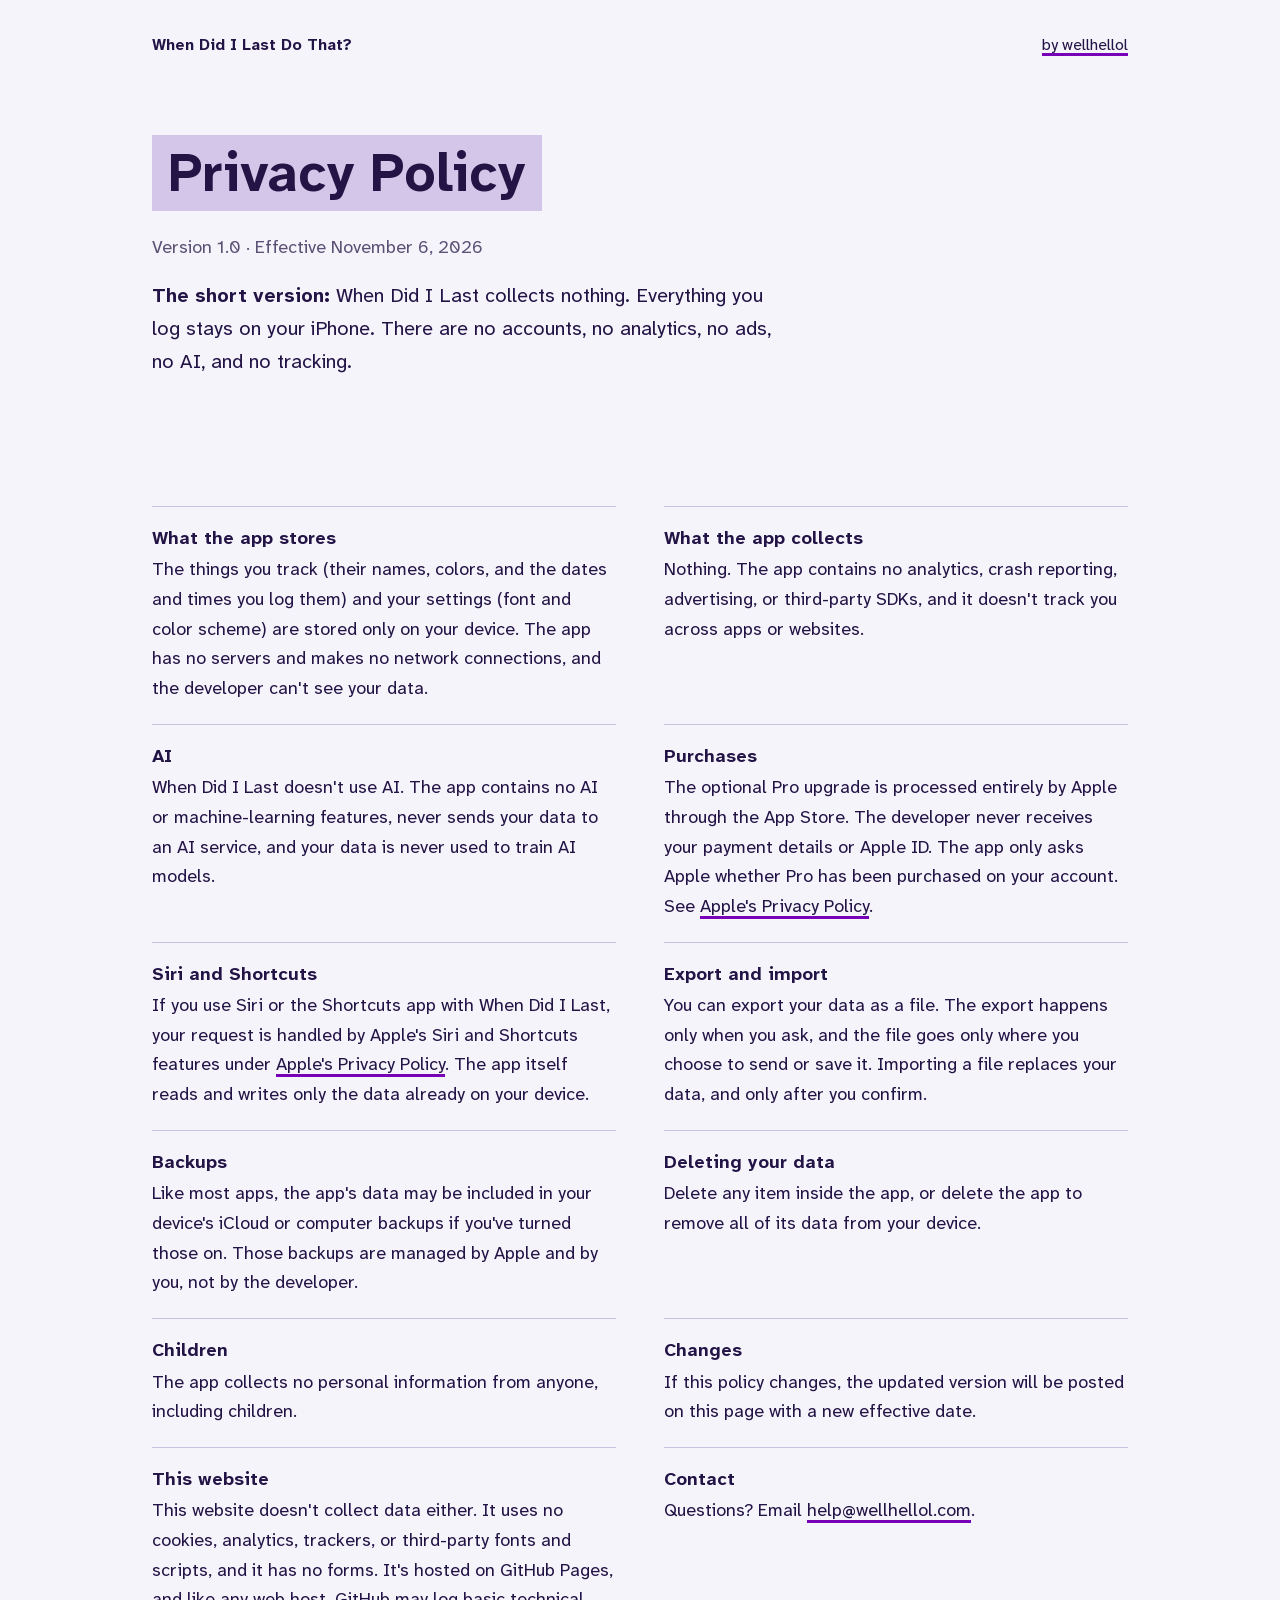
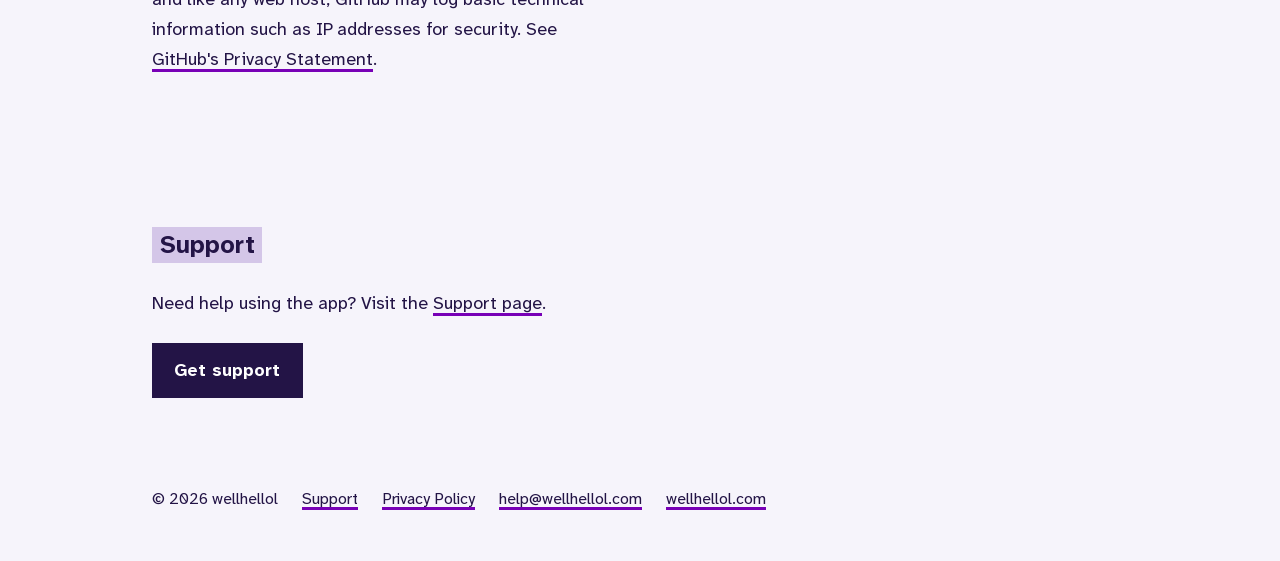
==== commit 17a3fb46: "Use the App Store name, When Did I Last Do That? Co-Authored-By: Claude Opus 5.5 <noreply@anthropic." ====
--- a/privacy/index.html
+++ b/privacy/index.html
@@ -4,14 +4,14 @@
   <meta charset="utf-8">
   <meta name="viewport" content="width=device-width, initial-scale=1">
   <title>Privacy Policy · When Did I Last</title>
-  <meta name="description" content="Privacy policy for When Did I Last: Brain Buddy. The app collects no data.">
+  <meta name="description" content="Privacy policy for When Did I Last Do That? The app collects no data.">
   <link rel="icon" href="/icon.png">
   <link rel="apple-touch-icon" href="/icon.png">
   <link rel="stylesheet" href="/style.css">
 </head>
 <body>
   <header class="top">
-    <a class="name" href="/">When Did I Last: Brain Buddy</a>
+    <a class="name" href="/">When Did I Last Do That?</a>
     <a href="https://wellhellol.com">by wellhellol</a>
   </header>
 
--- a/style.css
+++ b/style.css
@@ -46,6 +46,9 @@
 
 body {
   margin: 0;
+  min-height: 100vh;
+  display: flex;
+  flex-direction: column;
   background: var(--board);
   color: var(--ink);
   font-family: var(--font);
@@ -100,9 +103,15 @@
 
 /* Page frame */
 
+/* Body is a flex column so the footer sits at the bottom of short pages */
+main {
+  flex: 1;
+}
+
 .top,
 .bottom,
 main {
+  width: 100%;
   max-width: var(--page);
   margin: 0 auto;
   padding-left: 1.5rem;
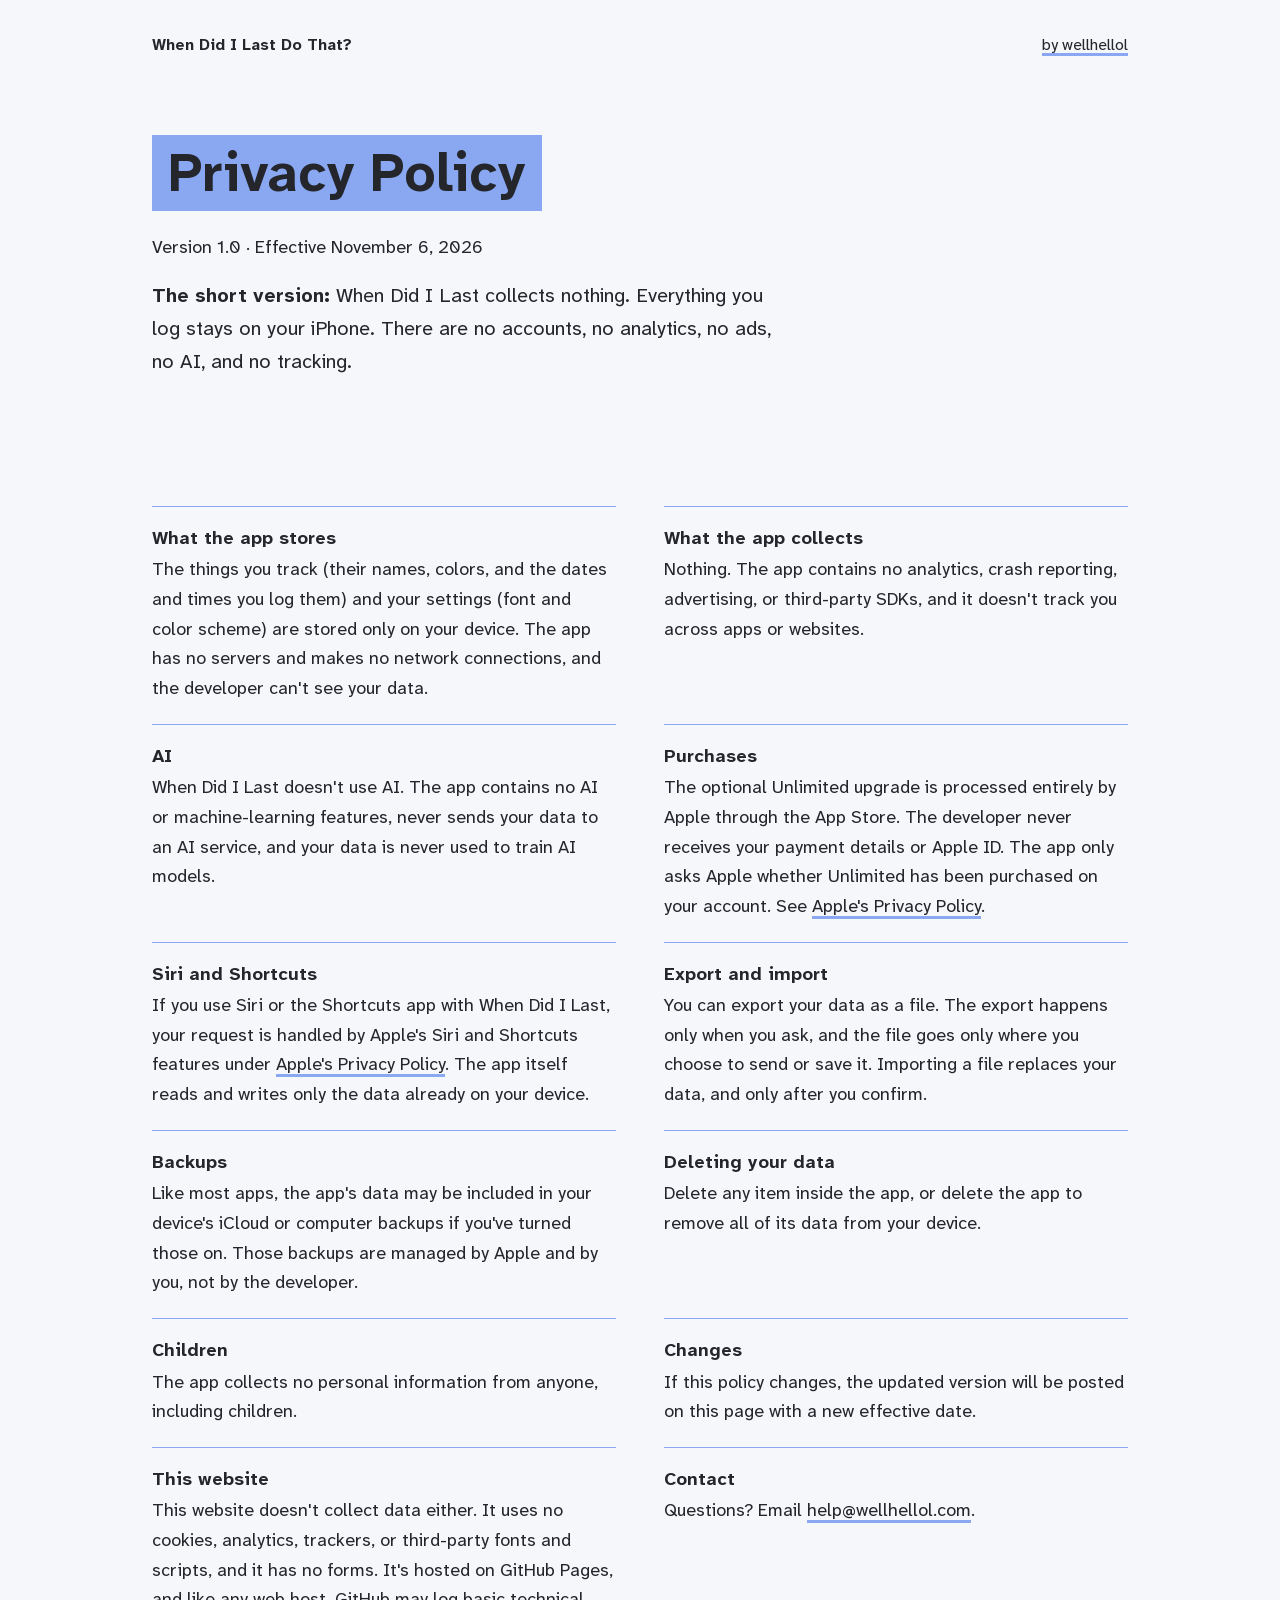
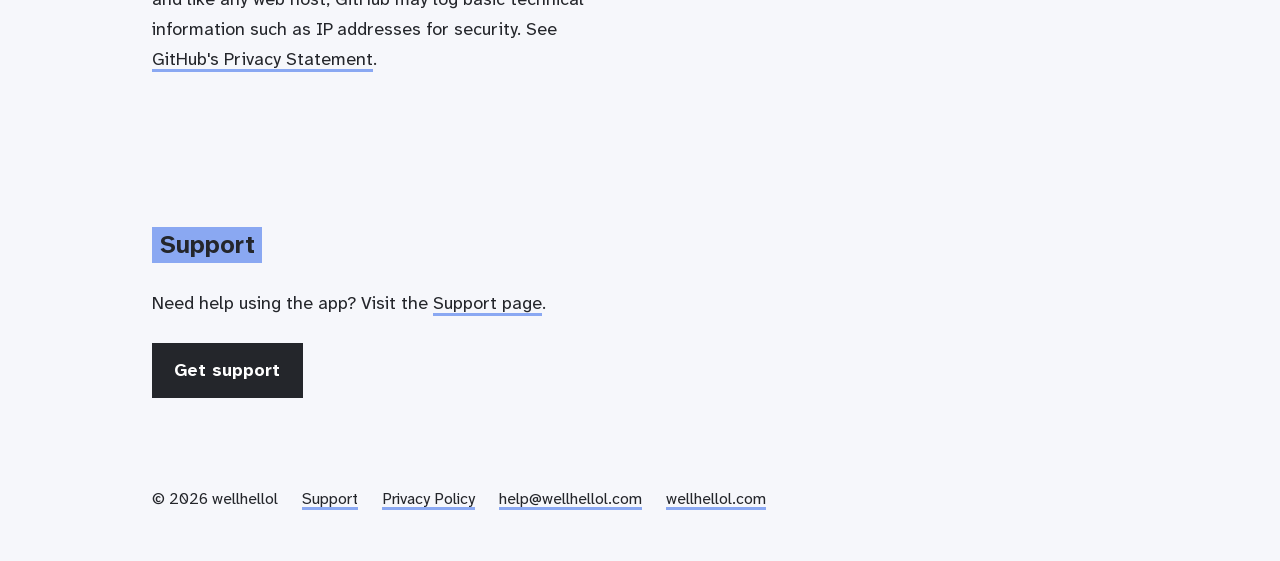
==== commit 72617a81: "Use brand P5 Playful colors and call the paid tier Unlimited Co-Authored-By: Claude Opus 5.5 <norepl" ====
--- a/privacy/index.html
+++ b/privacy/index.html
@@ -18,7 +18,7 @@
   <main>
     <section class="intro">
       <h1><span class="hl">Privacy Policy</span></h1>
-      <p class="soft">Version 1.0 · Effective November 6, 2026</p>
+      <p>Version 1.0 · Effective November 6, 2026</p>
       <p class="lede"><strong>The short version:</strong> When Did I Last collects nothing. Everything you log stays on your iPhone. There are no accounts, no analytics, no ads, no AI, and no tracking.</p>
     </section>
 
@@ -38,7 +38,7 @@
         </li>
         <li class="item">
           <h3>Purchases</h3>
-          <p>The optional Pro upgrade is processed entirely by Apple through the App Store. The developer never receives your payment details or Apple ID. The app only asks Apple whether Pro has been purchased on your account. See <a href="https://www.apple.com/legal/privacy/">Apple's Privacy Policy</a>.</p>
+          <p>The optional Unlimited upgrade is processed entirely by Apple through the App Store. The developer never receives your payment details or Apple ID. The app only asks Apple whether Unlimited has been purchased on your account. See <a href="https://www.apple.com/legal/privacy/">Apple's Privacy Policy</a>.</p>
         </li>
         <li class="item">
           <h3>Siri and Shortcuts</h3>
--- a/style.css
+++ b/style.css
@@ -21,18 +21,17 @@
 }
 
 :root {
-  --board: #f6f4fb;
+  --board: #f6f7fb;
   --paper: #ffffff;
-  --ink: #231446;
-  --soft: #5b5175;
-  --line: #cbc1e0;
-  --card-edge: #dcd4ea;
-
-  /* Pastel lavender highlighter, with lavender and pink tape */
-  --hl: #d4c6e8;
-  --tape-1: #d4c6e8;
-  --tape-2: #f0c6dc;
-  --link: #7800b6;
+  --ink: #24262b;
+  --line: #8aa8f2;
+  --card-edge: #cdbdf0;
+
+  /* Brand P5 Playful at full strength: Periwinkle highlighter and tape, Blush tape, Lavender card edge */
+  --hl: #8aa8f2;
+  --tape-1: #8aa8f2;
+  --tape-2: #f4c3d9;
+  --link: #8aa8f2;
 
   --font: "Atkinson Hyperlegible Next", system-ui, sans-serif;
   --page: 64rem;
@@ -86,10 +85,6 @@
 a:focus-visible {
   outline: 3px solid var(--ink);
   outline-offset: 3px;
-}
-
-.soft {
-  color: var(--soft);
 }
 
 /* Highlighter: a flat marker stroke that wraps line by line */
